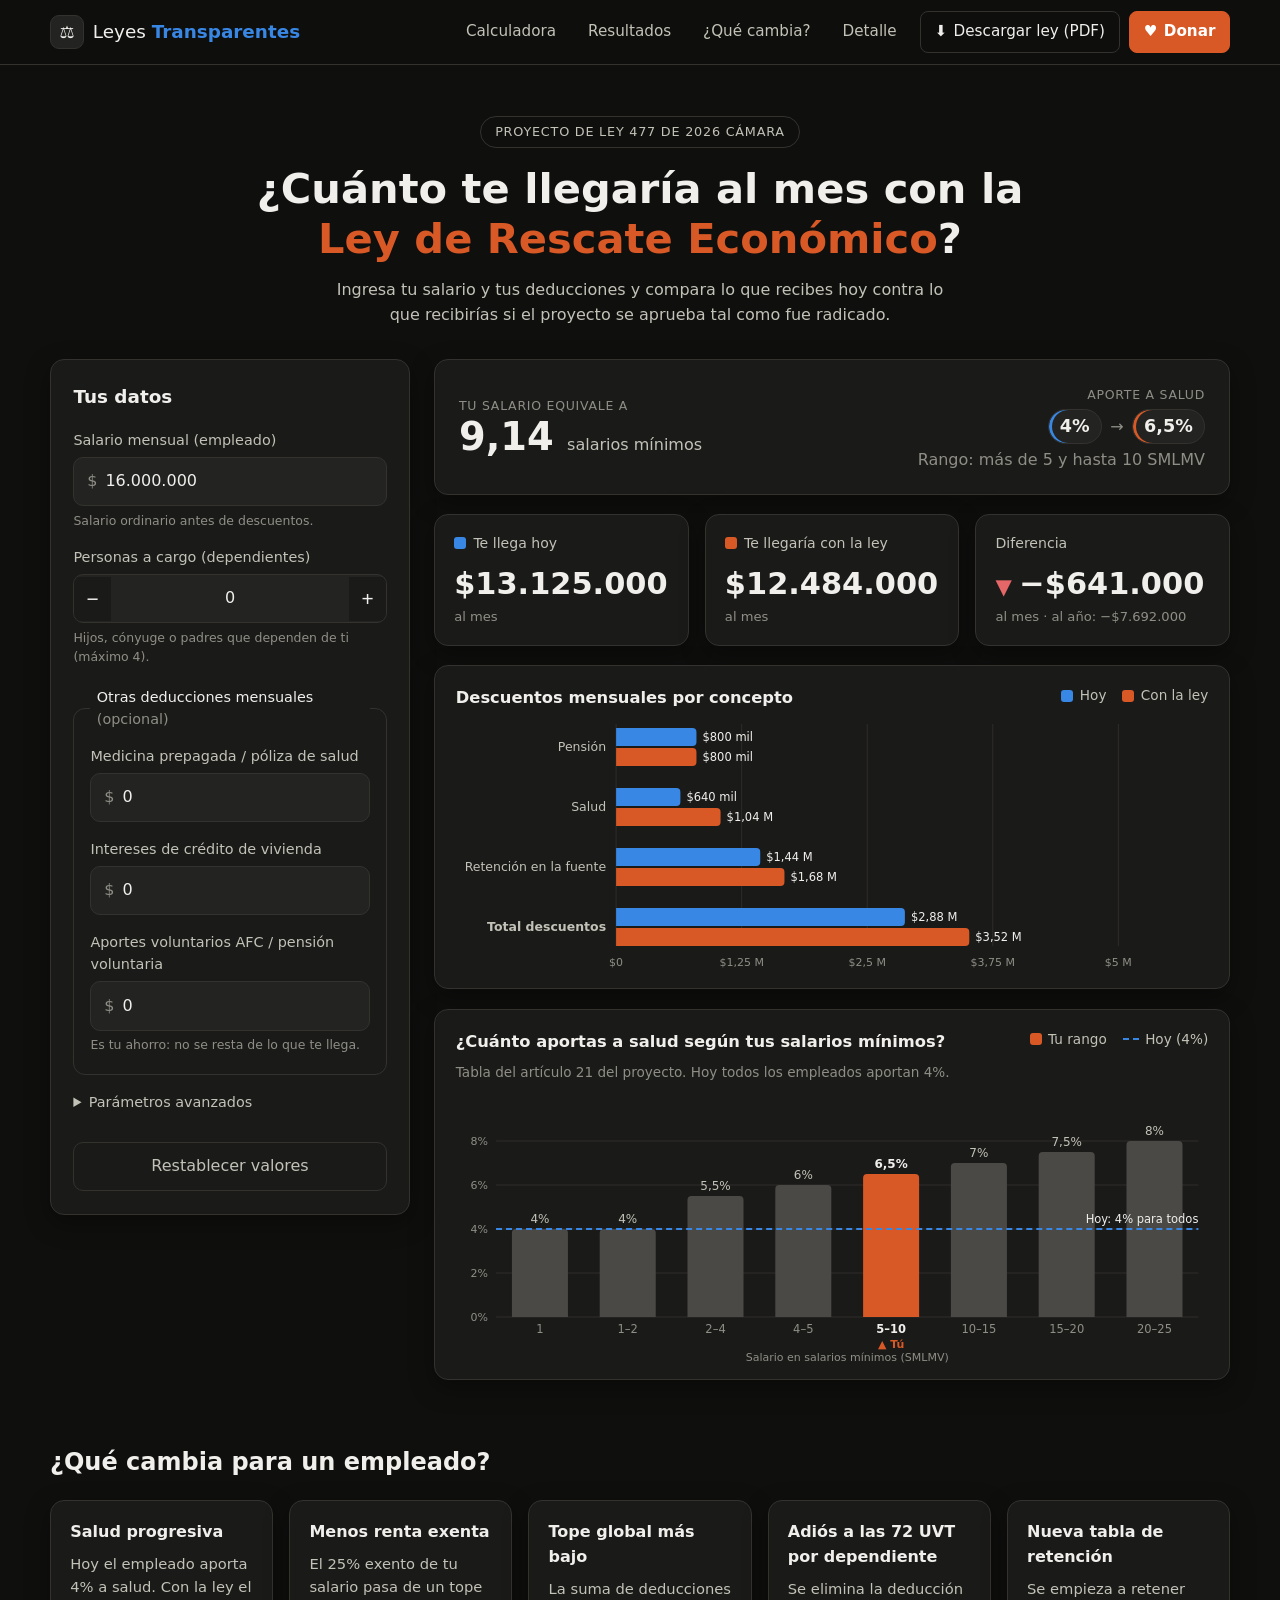
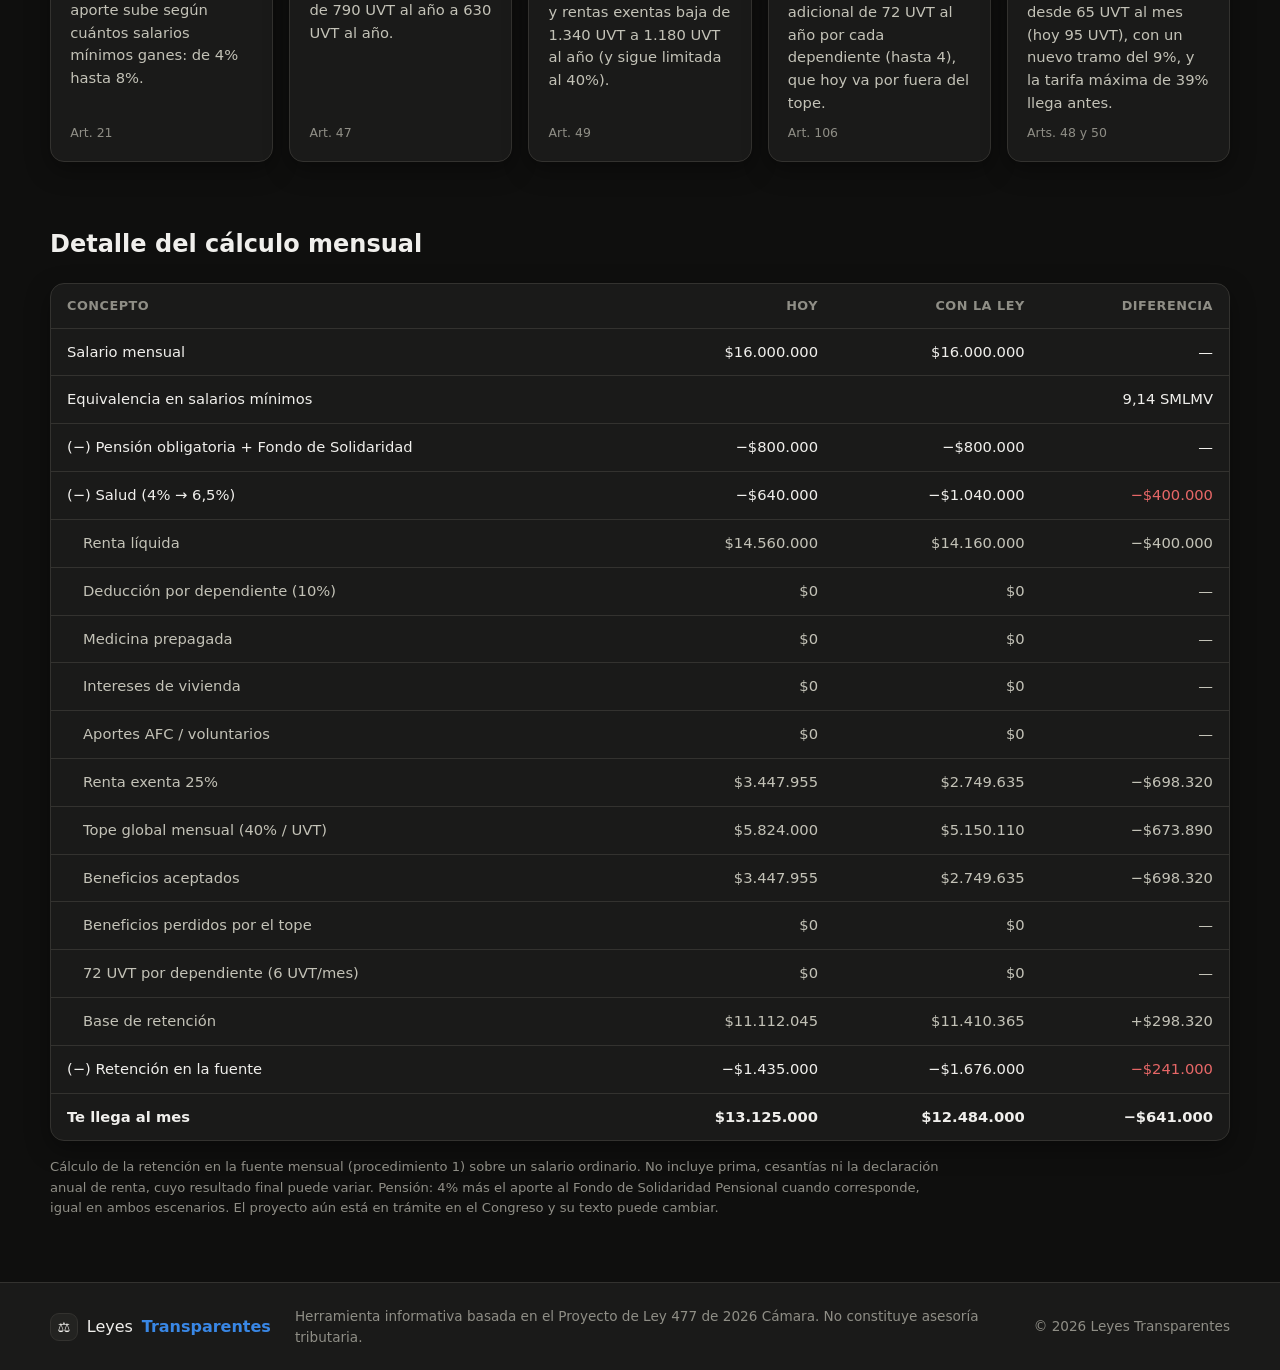
==== html/index.html @ eff8b7e7 "Primera versión de Leyes Transparentes Calculadora de la Ley de Rescate Económico (PL 477 de 2026): " ====
<!DOCTYPE html>
<html lang="es">
<head>
  <meta charset="UTF-8">
  <meta name="viewport" content="width=device-width, initial-scale=1.0">
  <title>Leyes Transparentes · Calculadora Ley de Rescate Económico</title>
  <meta name="description" content="Calcula cuánto te llegaría al mes hoy y con el Proyecto de Ley de Rescate Económico (PL 477 de 2026).">
  <link rel="stylesheet" href="../css/styles.css">
</head>
<body>
  <!-- ===== NAVBAR ===== -->
  <header class="navbar">
    <div class="container navbar__inner">
      <a href="#inicio" class="brand" aria-label="Leyes Transparentes, inicio">
        <span class="brand__icon" aria-hidden="true">⚖</span>
        <span class="brand__name">Leyes <strong>Transparentes</strong></span>
      </a>
      <button class="navbar__toggle" id="navToggle" aria-label="Abrir menú" aria-expanded="false" aria-controls="navMenu">
        <span></span><span></span><span></span>
      </button>
      <nav class="navbar__menu" id="navMenu" aria-label="Principal">
        <a href="#calculadora">Calculadora</a>
        <a href="#resultados">Resultados</a>
        <a href="#cambios">¿Qué cambia?</a>
        <a href="#detalle">Detalle</a>
        <a href="../multimedia/ley.pdf" download="Proyecto-Ley-Rescate-Economico-PL477-2026.pdf" class="nav-btn nav-btn--pdf">
          <span aria-hidden="true">⬇</span> Descargar ley (PDF)
        </a>
        <a href="#donar" class="nav-btn nav-btn--donar" data-open="donar">
          <span aria-hidden="true">♥</span> Donar
        </a>
      </nav>
    </div>
  </header>

  <main id="inicio">
    <!-- ===== HERO ===== -->
    <section class="hero">
      <div class="container">
        <p class="hero__tag">Proyecto de Ley 477 de 2026 Cámara</p>
        <h1>¿Cuánto te llegaría al mes con la <span class="accent">Ley de Rescate Económico</span>?</h1>
        <p class="hero__lead">Ingresa tu salario y tus deducciones y compara lo que recibes hoy contra lo que recibirías si el proyecto se aprueba tal como fue radicado.</p>
      </div>
    </section>

    <!-- ===== CALCULADORA ===== -->
    <section class="container layout" id="calculadora">
      <form class="card form" id="calcForm" novalidate>
        <h2 class="card__title">Tus datos</h2>

        <div class="field">
          <label for="salario">Salario mensual (empleado)</label>
          <div class="input-money">
            <span>$</span>
            <input type="text" id="salario" inputmode="numeric" autocomplete="off" value="16.000.000" aria-describedby="salarioHelp">
          </div>
          <small id="salarioHelp" class="field__help">Salario ordinario antes de descuentos.</small>
          <small class="field__error" id="salarioError" role="alert"></small>
        </div>

        <div class="field">
          <label for="dependientes">Personas a cargo (dependientes)</label>
          <div class="stepper">
            <button type="button" class="stepper__btn" data-step="-1" aria-label="Quitar dependiente">−</button>
            <input type="number" id="dependientes" min="0" max="4" value="0" aria-describedby="depHelp">
            <button type="button" class="stepper__btn" data-step="1" aria-label="Agregar dependiente">+</button>
          </div>
          <small id="depHelp" class="field__help">Hijos, cónyuge o padres que dependen de ti (máximo 4).</small>
        </div>

        <fieldset class="fieldset">
          <legend>Otras deducciones mensuales <span class="optional">(opcional)</span></legend>

          <div class="field">
            <label for="prepagada">Medicina prepagada / póliza de salud</label>
            <div class="input-money"><span>$</span><input type="text" id="prepagada" inputmode="numeric" autocomplete="off" value="0"></div>
          </div>

          <div class="field">
            <label for="vivienda">Intereses de crédito de vivienda</label>
            <div class="input-money"><span>$</span><input type="text" id="vivienda" inputmode="numeric" autocomplete="off" value="0"></div>
          </div>

          <div class="field">
            <label for="afc">Aportes voluntarios AFC / pensión voluntaria</label>
            <div class="input-money"><span>$</span><input type="text" id="afc" inputmode="numeric" autocomplete="off" value="0"></div>
            <small class="field__help">Es tu ahorro: no se resta de lo que te llega.</small>
          </div>
        </fieldset>

        <details class="advanced">
          <summary>Parámetros avanzados</summary>
          <div class="field">
            <label for="smlmv">Salario mínimo (SMLMV)</label>
            <div class="input-money"><span>$</span><input type="text" id="smlmv" inputmode="numeric" autocomplete="off" value="1.750.905"></div>
          </div>
          <div class="field">
            <label for="uvt">Valor de la UVT</label>
            <div class="input-money"><span>$</span><input type="text" id="uvt" inputmode="numeric" autocomplete="off" value="52.374"></div>
          </div>
          <small class="field__help">Valores de 2026. La ley aplicaría desde 2027 con los valores que se fijen ese año.</small>
        </details>

        <button type="button" class="btn btn--ghost" id="resetBtn">Restablecer valores</button>
      </form>

      <!-- ===== RESULTADOS ===== -->
      <div class="results" id="resultados" aria-live="polite">
        <div class="smlmv-card card">
          <div>
            <p class="eyebrow">Tu salario equivale a</p>
            <p class="smlmv-card__value"><span id="smlmvCount">9,14</span> <small>salarios mínimos</small></p>
          </div>
          <div class="smlmv-card__band">
            <p class="eyebrow">Aporte a salud</p>
            <p><span class="pill pill--now" id="saludHoy">4%</span> <span class="arrow" aria-hidden="true">→</span> <span class="pill pill--law" id="saludLey">6,5%</span></p>
            <p class="muted" id="bandaTexto">Rango: más de 5 y hasta 10 SMLMV</p>
          </div>
        </div>

        <div class="stats">
          <article class="stat card">
            <p class="stat__label"><span class="swatch swatch--now" aria-hidden="true"></span>Te llega hoy</p>
            <p class="stat__value" id="netoHoy">$0</p>
            <p class="stat__sub">al mes</p>
          </article>
          <article class="stat card">
            <p class="stat__label"><span class="swatch swatch--law" aria-hidden="true"></span>Te llegaría con la ley</p>
            <p class="stat__value" id="netoLey">$0</p>
            <p class="stat__sub">al mes</p>
          </article>
          <article class="stat card stat--diff">
            <p class="stat__label">Diferencia</p>
            <p class="stat__value" id="netoDiff">$0</p>
            <p class="stat__sub" id="netoDiffAnual">al año: $0</p>
          </article>
        </div>

        <article class="card chart-card">
          <header class="chart-card__head">
            <h3>Descuentos mensuales por concepto</h3>
            <ul class="legend" aria-label="Leyenda">
              <li><span class="swatch swatch--now"></span>Hoy</li>
              <li><span class="swatch swatch--law"></span>Con la ley</li>
            </ul>
          </header>
          <div class="chart" id="chartDescuentos" role="img" aria-label="Gráfico de descuentos mensuales hoy y con la ley"></div>
        </article>

        <article class="card chart-card">
          <header class="chart-card__head">
            <h3>¿Cuánto aportas a salud según tus salarios mínimos?</h3>
            <ul class="legend" aria-label="Leyenda">
              <li><span class="swatch swatch--law"></span>Tu rango</li>
              <li><span class="swatch swatch--line"></span>Hoy (4%)</li>
            </ul>
            <p class="muted small">Tabla del artículo 21 del proyecto. Hoy todos los empleados aportan 4%.</p>
          </header>
          <div class="chart" id="chartSalud" role="img" aria-label="Gráfico de tarifas de salud por rango de salarios mínimos"></div>
        </article>
      </div>
    </section>

    <!-- ===== QUÉ CAMBIA ===== -->
    <section class="container section" id="cambios">
      <h2 class="section__title">¿Qué cambia para un empleado?</h2>
      <div class="cards-grid">
        <article class="card info">
          <h3>Salud progresiva</h3>
          <p>Hoy el empleado aporta 4% a salud. Con la ley el aporte sube según cuántos salarios mínimos ganes: de 4% hasta 8%.</p>
          <p class="info__ref">Art. 21</p>
        </article>
        <article class="card info">
          <h3>Menos renta exenta</h3>
          <p>El 25% exento de tu salario pasa de un tope de 790 UVT al año a 630 UVT al año.</p>
          <p class="info__ref">Art. 47</p>
        </article>
        <article class="card info">
          <h3>Tope global más bajo</h3>
          <p>La suma de deducciones y rentas exentas baja de 1.340 UVT a 1.180 UVT al año (y sigue limitada al 40%).</p>
          <p class="info__ref">Art. 49</p>
        </article>
        <article class="card info">
          <h3>Adiós a las 72 UVT por dependiente</h3>
          <p>Se elimina la deducción adicional de 72 UVT al año por cada dependiente (hasta 4), que hoy va por fuera del tope.</p>
          <p class="info__ref">Art. 106</p>
        </article>
        <article class="card info">
          <h3>Nueva tabla de retención</h3>
          <p>Se empieza a retener desde 65 UVT al mes (hoy 95 UVT), con un nuevo tramo del 9%, y la tarifa máxima de 39% llega antes.</p>
          <p class="info__ref">Arts. 48 y 50</p>
        </article>
      </div>
    </section>

    <!-- ===== DETALLE ===== -->
    <section class="container section" id="detalle">
      <h2 class="section__title">Detalle del cálculo mensual</h2>
      <div class="card table-wrap">
        <table class="table" id="detalleTabla">
          <thead>
            <tr><th scope="col">Concepto</th><th scope="col">Hoy</th><th scope="col">Con la ley</th><th scope="col">Diferencia</th></tr>
          </thead>
          <tbody></tbody>
        </table>
      </div>
      <p class="note">Cálculo de la retención en la fuente mensual (procedimiento 1) sobre un salario ordinario. No incluye prima, cesantías ni la declaración anual de renta, cuyo resultado final puede variar. Pensión: 4% más el aporte al Fondo de Solidaridad Pensional cuando corresponde, igual en ambos escenarios. El proyecto aún está en trámite en el Congreso y su texto puede cambiar.</p>
    </section>
  </main>

  <!-- ===== FOOTER ===== -->
  <footer class="footer">
    <div class="container footer__inner">
      <p class="brand brand--small"><span class="brand__icon" aria-hidden="true">⚖</span> Leyes <strong>Transparentes</strong></p>
      <p class="footer__text">Herramienta informativa basada en el Proyecto de Ley 477 de 2026 Cámara. No constituye asesoría tributaria.</p>
      <p class="footer__copy">© <span id="year">2026</span> Leyes Transparentes</p>
    </div>
  </footer>

  <!-- ===== MODAL DONACIONES ===== -->
  <div class="modal" id="donarModal" hidden>
    <div class="modal__dialog card" role="dialog" aria-modal="true" aria-labelledby="donarTitulo">
      <button type="button" class="modal__close" id="donarClose" aria-label="Cerrar">×</button>
      <h2 id="donarTitulo">Apoya a Leyes Transparentes</h2>
      <p class="modal__text">Esta página es gratuita. Si te fue útil, puedes donar para ayudar a mantenerla al día.</p>
      <img src="../multimedia/qr.png" alt="Código QR para donar con Bre-B a la llave @mss308" class="modal__qr" width="220" height="220">
      <p class="eyebrow">Llave Bre-B</p>
      <div class="llave">
        <span id="llaveBreb">@mss308</span>
        <button type="button" class="btn-copy" id="copiarLlave">Copiar llave</button>
      </div>
      <p class="modal__hint">Escanea el QR desde la app de tu banco o envía a la llave desde la opción Bre-B.</p>
    </div>
  </div>

  <div class="tooltip" id="tooltip" role="tooltip" hidden></div>

  <script src="../javascript/app.js"></script>
</body>
</html>
---- css/styles.css ----
/* ===== Leyes Transparentes · tema oscuro ===== */
:root {
  color-scheme: dark;
  --bg: #0f0f0e;
  --surface-1: #1a1a19;
  --surface-2: #232321;
  --border: #33322f;
  --text-primary: #f0efec;
  --text-secondary: #c3c2b7;
  --text-muted: #8f8e86;
  --grid: #2e2d2b;
  /* series (paleta validada para fondo oscuro) */
  --series-now: #3987e5;   /* hoy */
  --series-law: #d95926;   /* con la ley */
  --neutral-bar: #4a4945;
  --good: #3aa76d;
  --bad: #e66767;
  --radius: 14px;
  --shadow: 0 8px 24px rgba(0, 0, 0, .35);
  --font: "Segoe UI", system-ui, -apple-system, Roboto, "Helvetica Neue", Arial, sans-serif;
}

* { box-sizing: border-box; margin: 0; padding: 0; }
html { scroll-behavior: smooth; scroll-padding-top: 76px; }
body {
  font-family: var(--font);
  background: var(--bg);
  color: var(--text-primary);
  line-height: 1.55;
  min-height: 100vh;
  display: flex;
  flex-direction: column;
}
main { flex: 1; }
a { color: inherit; }
.container { width: min(1180px, 100% - 2rem); margin-inline: auto; }
.muted { color: var(--text-muted); }
.small { font-size: .85rem; }

/* ===== Navbar ===== */
.navbar {
  position: sticky; top: 0; z-index: 50;
  background: rgba(15, 15, 14, .85);
  backdrop-filter: blur(10px);
  border-bottom: 1px solid var(--border);
}
.navbar__inner { display: flex; align-items: center; justify-content: space-between; height: 64px; }
.brand { display: flex; align-items: center; gap: .55rem; text-decoration: none; font-size: 1.15rem; color: var(--text-primary); }
.brand strong { color: var(--series-now); }
.brand__icon {
  display: grid; place-items: center; width: 34px; height: 34px; border-radius: 9px;
  background: var(--surface-2); border: 1px solid var(--border); font-size: 1.05rem;
}
.navbar__menu { display: flex; gap: .3rem; }
.navbar__menu a {
  text-decoration: none; color: var(--text-secondary); padding: .5rem .85rem; border-radius: 8px;
  font-size: .95rem; transition: background .2s, color .2s;
}
.navbar__menu a:hover, .navbar__menu a:focus-visible { background: var(--surface-2); color: var(--text-primary); }
.navbar__toggle { display: none; background: none; border: 0; cursor: pointer; padding: .5rem; }
.navbar__toggle span { display: block; width: 22px; height: 2px; background: var(--text-primary); margin: 5px 0; border-radius: 2px; transition: transform .25s, opacity .25s; }
.navbar__toggle[aria-expanded="true"] span:nth-child(1) { transform: translateY(7px) rotate(45deg); }
.navbar__toggle[aria-expanded="true"] span:nth-child(2) { opacity: 0; }
.navbar__toggle[aria-expanded="true"] span:nth-child(3) { transform: translateY(-7px) rotate(-45deg); }

/* ===== Hero ===== */
.hero { padding: 3.2rem 0 2rem; text-align: center; }
.hero__tag {
  display: inline-block; font-size: .8rem; letter-spacing: .06em; text-transform: uppercase;
  color: var(--text-secondary); border: 1px solid var(--border); border-radius: 999px; padding: .3rem .9rem; margin-bottom: 1rem;
}
.hero h1 { font-size: clamp(1.6rem, 4vw, 2.6rem); line-height: 1.2; max-width: 820px; margin: 0 auto .9rem; }
.accent { color: var(--series-law); }
.hero__lead { color: var(--text-secondary); max-width: 640px; margin: 0 auto; }

/* ===== Layout ===== */
.layout { display: grid; grid-template-columns: 360px minmax(0, 1fr); gap: 1.5rem; align-items: start; padding-bottom: 2rem; }
.card { background: var(--surface-1); border: 1px solid var(--border); border-radius: var(--radius); box-shadow: var(--shadow); }
.card__title { font-size: 1.15rem; margin-bottom: 1.1rem; }

/* ===== Form ===== */
.form { padding: 1.4rem; position: sticky; top: 84px; }
.field { margin-bottom: 1rem; }
.field label { display: block; font-size: .9rem; color: var(--text-secondary); margin-bottom: .35rem; }
.field__help { display: block; color: var(--text-muted); font-size: .78rem; margin-top: .3rem; }
.field__error { display: block; color: var(--bad); font-size: .8rem; margin-top: .3rem; min-height: 0; }
.input-money {
  display: flex; align-items: center; background: var(--surface-2); border: 1px solid var(--border);
  border-radius: 10px; padding: 0 .8rem; transition: border-color .2s, box-shadow .2s;
}
.input-money:focus-within { border-color: var(--series-now); box-shadow: 0 0 0 3px rgba(57, 135, 229, .25); }
.input-money span { color: var(--text-muted); }
.input-money input, .stepper input {
  width: 100%; min-width: 0; background: transparent; border: 0; color: var(--text-primary); font: inherit;
  font-size: 1rem; padding: .7rem .5rem; outline: none;
}
.input-money.is-invalid { border-color: var(--bad); }
.stepper { display: flex; align-items: center; background: var(--surface-2); border: 1px solid var(--border); border-radius: 10px; overflow: hidden; }
.stepper input { text-align: center; -moz-appearance: textfield; }
.stepper input::-webkit-outer-spin-button, .stepper input::-webkit-inner-spin-button { -webkit-appearance: none; }
.stepper__btn {
  width: 48px; height: 44px; border: 0; background: var(--surface-1); color: var(--text-primary);
  font-size: 1.3rem; cursor: pointer; transition: background .2s;
}
.stepper__btn:hover { background: var(--border); }
.fieldset { border: 1px solid var(--border); border-radius: 12px; padding: .9rem 1rem .2rem; margin: 1.2rem 0 1rem; }
.fieldset legend { padding: 0 .4rem; font-size: .9rem; color: var(--text-primary); }
.optional { color: var(--text-muted); font-weight: normal; }
.advanced { margin-bottom: 1rem; }
.advanced summary { cursor: pointer; color: var(--text-secondary); font-size: .9rem; margin-bottom: .8rem; }
.btn { width: 100%; padding: .7rem 1rem; border-radius: 10px; font: inherit; cursor: pointer; transition: background .2s; }
.btn--ghost { background: transparent; color: var(--text-secondary); border: 1px solid var(--border); }
.btn--ghost:hover { background: var(--surface-2); color: var(--text-primary); }
:focus-visible { outline: 2px solid var(--series-now); outline-offset: 2px; }

/* ===== Results ===== */
.results { display: grid; gap: 1.2rem; min-width: 0; }
.eyebrow { font-size: .78rem; text-transform: uppercase; letter-spacing: .06em; color: var(--text-muted); }
.smlmv-card { display: flex; justify-content: space-between; align-items: center; gap: 1rem; flex-wrap: wrap; padding: 1.3rem 1.5rem; }
.smlmv-card__value { font-size: 2.4rem; font-weight: 700; line-height: 1.1; }
.smlmv-card__value small { font-size: 1rem; font-weight: 400; color: var(--text-secondary); }
.smlmv-card__band { text-align: right; }
.smlmv-card__band p { margin-top: .25rem; }
.pill { display: inline-block; padding: .2rem .7rem; border-radius: 999px; font-weight: 700; font-size: 1.1rem; border: 1px solid var(--border); background: var(--surface-2); }
.pill--now { box-shadow: inset 3px 0 0 var(--series-now); }
.pill--law { box-shadow: inset 3px 0 0 var(--series-law); }
.arrow { color: var(--text-muted); margin: 0 .2rem; }

.stats { display: grid; grid-template-columns: repeat(3, 1fr); gap: 1rem; }
.stat { padding: 1.1rem 1.2rem; }
.stat__label { display: flex; align-items: center; gap: .45rem; font-size: .88rem; color: var(--text-secondary); }
.stat__value { font-size: clamp(1.35rem, 2.6vw, 1.9rem); font-weight: 700; margin-top: .35rem; font-variant-numeric: tabular-nums; }
.stat__sub { font-size: .82rem; color: var(--text-muted); }
.stat--diff .stat__value.is-loss::before { content: "▼ "; font-size: .7em; color: var(--bad); }
.stat--diff .stat__value.is-gain::before { content: "▲ "; font-size: .7em; color: var(--good); }
.swatch { display: inline-block; width: 12px; height: 12px; border-radius: 3px; flex: none; }
.swatch--now { background: var(--series-now); }
.swatch--law { background: var(--series-law); }

.chart-card { padding: 1.2rem 1.3rem 1rem; }
.chart-card__head { display: flex; justify-content: space-between; align-items: flex-start; flex-wrap: wrap; gap: .5rem 1rem; margin-bottom: .6rem; }
.chart-card__head h3 { font-size: 1.02rem; }
.chart-card__head p { width: 100%; }
.legend { display: flex; gap: 1rem; list-style: none; font-size: .85rem; color: var(--text-secondary); }
.legend li { display: flex; align-items: center; gap: .4rem; }
.chart { width: 100%; }
.chart svg { display: block; width: 100%; height: auto; overflow: visible; }
.chart text { font-family: var(--font); }
.chart .bar { transition: opacity .15s; cursor: pointer; }
.chart .hit { fill: transparent; cursor: pointer; }
.chart .is-dim { opacity: .35; }

.tooltip {
  position: fixed; z-index: 100; pointer-events: none; background: var(--surface-2); border: 1px solid var(--border);
  border-radius: 10px; padding: .55rem .75rem; font-size: .85rem; box-shadow: var(--shadow); min-width: 170px;
}
.tooltip strong { display: block; margin-bottom: .25rem; }
.tooltip .row { display: flex; align-items: center; justify-content: space-between; gap: 1rem; color: var(--text-secondary); }
.tooltip .row span:last-child { color: var(--text-primary); font-variant-numeric: tabular-nums; }
.tooltip .row .swatch { margin-right: .4rem; }

/* ===== Sections ===== */
.section { padding: 2rem 0; }
.section__title { font-size: 1.5rem; margin-bottom: 1.2rem; }
.cards-grid { display: grid; grid-template-columns: repeat(auto-fit, minmax(210px, 1fr)); gap: 1rem; }
.info { padding: 1.2rem; display: flex; flex-direction: column; gap: .5rem; }
.info h3 { font-size: 1rem; }
.info p { color: var(--text-secondary); font-size: .92rem; }
.info .info__ref { margin-top: auto; font-size: .78rem; color: var(--text-muted); }

.table-wrap { overflow-x: auto; }
.table { width: 100%; border-collapse: collapse; font-size: .92rem; font-variant-numeric: tabular-nums; }
.table th, .table td { padding: .75rem 1rem; text-align: right; border-bottom: 1px solid var(--border); white-space: nowrap; }
.table th:first-child, .table td:first-child { text-align: left; white-space: normal; }
.table thead th { color: var(--text-muted); font-weight: 600; font-size: .8rem; text-transform: uppercase; letter-spacing: .04em; }
.table tr.is-total td { font-weight: 700; color: var(--text-primary); border-bottom: 0; }
.table tr.is-sub td { color: var(--text-secondary); }
.table tr.is-sub td:first-child { padding-left: 2rem; }
.table .neg { color: var(--bad); }
.table .pos { color: var(--good); }
.note { color: var(--text-muted); font-size: .82rem; margin-top: 1rem; max-width: 900px; }

/* ===== Footer ===== */
.footer { border-top: 1px solid var(--border); background: var(--surface-1); margin-top: 2rem; }
.footer__inner { display: flex; flex-wrap: wrap; align-items: center; justify-content: space-between; gap: .6rem 1.5rem; padding: 1.4rem 0; }
.brand--small { font-size: 1rem; }
.brand--small .brand__icon { width: 28px; height: 28px; font-size: .9rem; }
.footer__text { color: var(--text-muted); font-size: .85rem; flex: 1; min-width: 240px; }
.footer__copy { color: var(--text-muted); font-size: .85rem; }

/* ===== Responsive ===== */
@media (max-width: 960px) {
  .layout { grid-template-columns: minmax(0, 1fr); }
  .form { position: static; }
}
@media (max-width: 720px) {
  .navbar__toggle { display: block; }
  .navbar__menu {
    position: absolute; top: 64px; left: 0; right: 0; flex-direction: column; gap: 0;
    background: var(--surface-1); border-bottom: 1px solid var(--border); padding: .5rem 1rem 1rem;
    display: none;
  }
  .navbar__menu.is-open { display: flex; }
  .navbar__menu a { padding: .8rem .6rem; }
  .stats { grid-template-columns: 1fr; }
  .smlmv-card__band { text-align: left; }
  .hero { padding: 2.2rem 0 1.4rem; }
  .footer__inner { flex-direction: column; align-items: flex-start; }
}
@media (prefers-reduced-motion: reduce) {
  html { scroll-behavior: auto; }
  * { transition: none !important; }
}

/* Evita desbordes horizontales en pantallas pequeñas */
.layout > *, .form, .results, .card { min-width: 0; }
.cards-grid { grid-template-columns: repeat(auto-fit, minmax(min(210px, 100%), 1fr)); }
body { overflow-x: hidden; }
.swatch--line { height: 0; border-top: 2px dashed var(--series-now); border-radius: 0; width: 16px; }

/* ===== Botones del navbar ===== */
.navbar__menu { align-items: center; }
.navbar__menu a.nav-btn { display: inline-flex; align-items: center; gap: .4rem; border: 1px solid var(--border); margin-left: .3rem; }
.navbar__menu a.nav-btn--pdf { color: var(--text-primary); }
.navbar__menu a.nav-btn--pdf:hover { border-color: var(--series-now); }
.navbar__menu a.nav-btn--donar { background: var(--series-law); border-color: var(--series-law); color: #fff; font-weight: 600; }
.navbar__menu a.nav-btn--donar:hover { background: #c24c1e; color: #fff; }
@media (max-width: 1080px) and (min-width: 721px) {
  .navbar__menu a { padding: .5rem .6rem; font-size: .9rem; }
}
@media (max-width: 720px) {
  .navbar__menu { align-items: stretch; }
  .navbar__menu a.nav-btn { margin: .4rem 0 0; justify-content: center; }
}

/* ===== Modal donaciones ===== */
.no-scroll { overflow: hidden; }
.modal {
  position: fixed; inset: 0; z-index: 200; display: grid; place-items: center; padding: 1rem;
  background: rgba(0, 0, 0, .7); backdrop-filter: blur(4px);
}
.modal[hidden] { display: none; }
.modal__dialog { position: relative; width: min(400px, 100%); padding: 1.8rem 1.5rem 1.5rem; text-align: center; max-height: 100%; overflow-y: auto; }
.modal__dialog h2 { font-size: 1.3rem; margin-bottom: .5rem; }
.modal__text { color: var(--text-secondary); font-size: .92rem; margin-bottom: 1.1rem; }
.modal__close {
  position: absolute; top: .6rem; right: .6rem; width: 36px; height: 36px; border-radius: 8px;
  border: 0; background: transparent; color: var(--text-secondary); font-size: 1.6rem; line-height: 1; cursor: pointer;
}
.modal__close:hover { background: var(--surface-2); color: var(--text-primary); }
.modal__qr { display: block; width: 220px; height: 220px; max-width: 100%; margin: 0 auto 1.1rem; background: #fff; padding: 10px; border-radius: 12px; object-fit: contain; }
.llave {
  display: flex; align-items: center; justify-content: space-between; gap: .6rem; margin: .4rem 0 .8rem;
  background: var(--surface-2); border: 1px solid var(--border); border-radius: 10px; padding: .5rem .5rem .5rem 1rem;
}
.llave span { font-size: 1.2rem; font-weight: 700; letter-spacing: .02em; }
.btn-copy {
  border: 0; border-radius: 8px; padding: .5rem .9rem; background: var(--series-now); color: #fff;
  font: inherit; font-size: .88rem; font-weight: 600; cursor: pointer;
}
.btn-copy:hover { background: #2a78d6; }
.modal__hint { color: var(--text-muted); font-size: .8rem; }
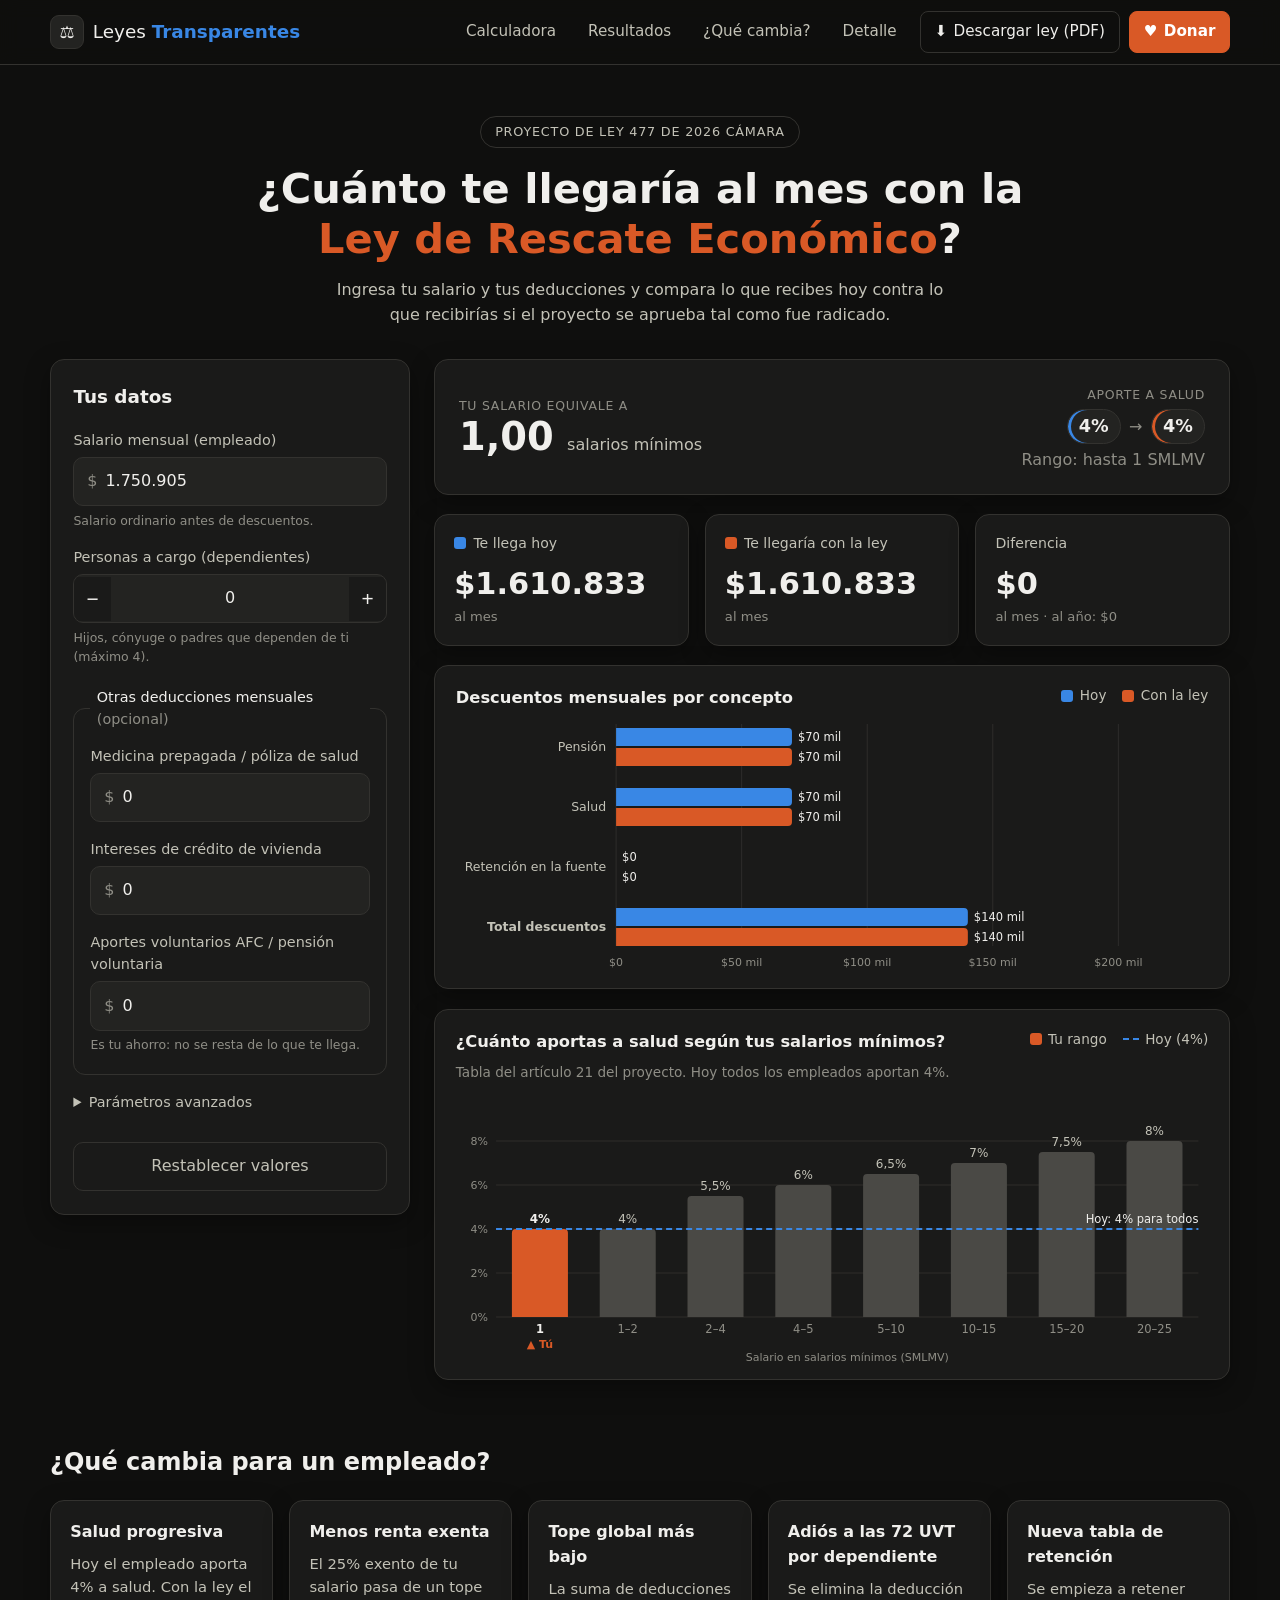
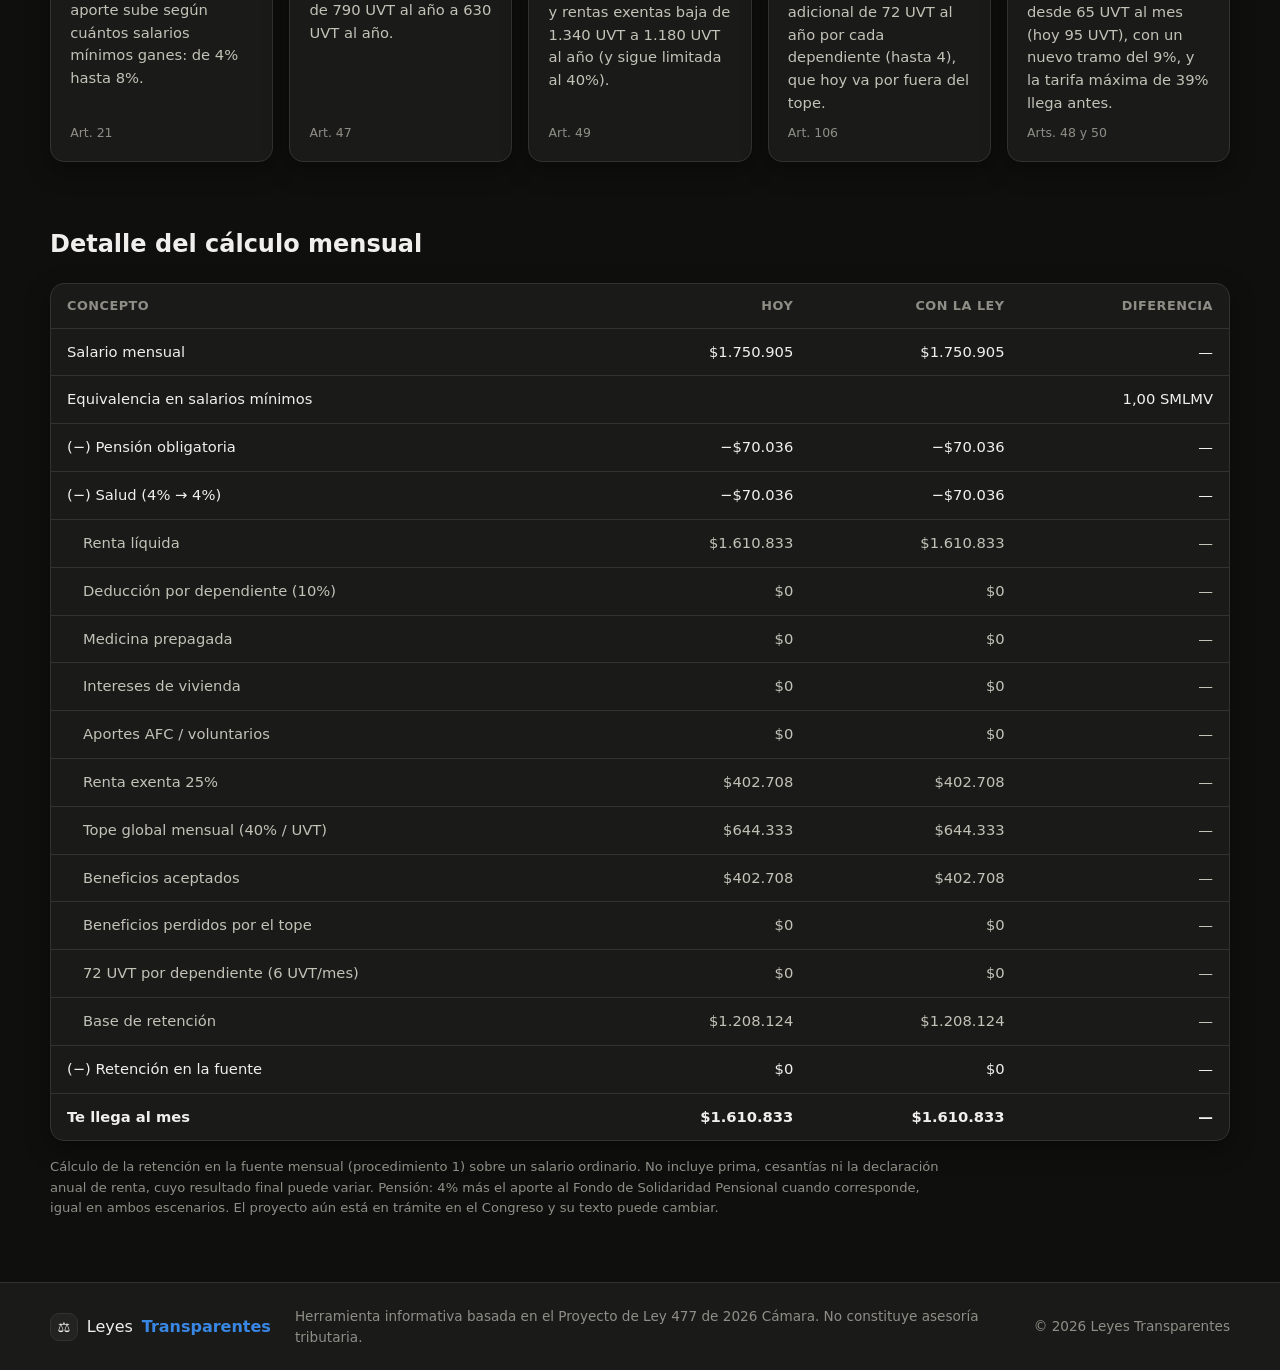
==== commit e11d8e49: "Salario inicial igual al salario mínimo Co-Authored-By: Claude Opus 5.5 <noreply@anthropic.com>" ====
--- a/html/index.html
+++ b/html/index.html
@@ -5,6 +5,10 @@
   <meta name="viewport" content="width=device-width, initial-scale=1.0">
   <title>Leyes Transparentes · Calculadora Ley de Rescate Económico</title>
   <meta name="description" content="Calcula cuánto te llegaría al mes hoy y con el Proyecto de Ley de Rescate Económico (PL 477 de 2026).">
+  <link rel="icon" type="image/svg+xml" href="../multimedia/favicon.svg">
+  <link rel="icon" type="image/png" sizes="180x180" href="../multimedia/apple-touch-icon.png">
+  <link rel="apple-touch-icon" href="../multimedia/apple-touch-icon.png">
+  <meta name="theme-color" content="#0f0f0e">
   <link rel="stylesheet" href="../css/styles.css">
 </head>
 <body>
@@ -52,7 +56,7 @@
           <label for="salario">Salario mensual (empleado)</label>
           <div class="input-money">
             <span>$</span>
-            <input type="text" id="salario" inputmode="numeric" autocomplete="off" value="16.000.000" aria-describedby="salarioHelp">
+            <input type="text" id="salario" inputmode="numeric" autocomplete="off" value="1.750.905" aria-describedby="salarioHelp">
           </div>
           <small id="salarioHelp" class="field__help">Salario ordinario antes de descuentos.</small>
           <small class="field__error" id="salarioError" role="alert"></small>
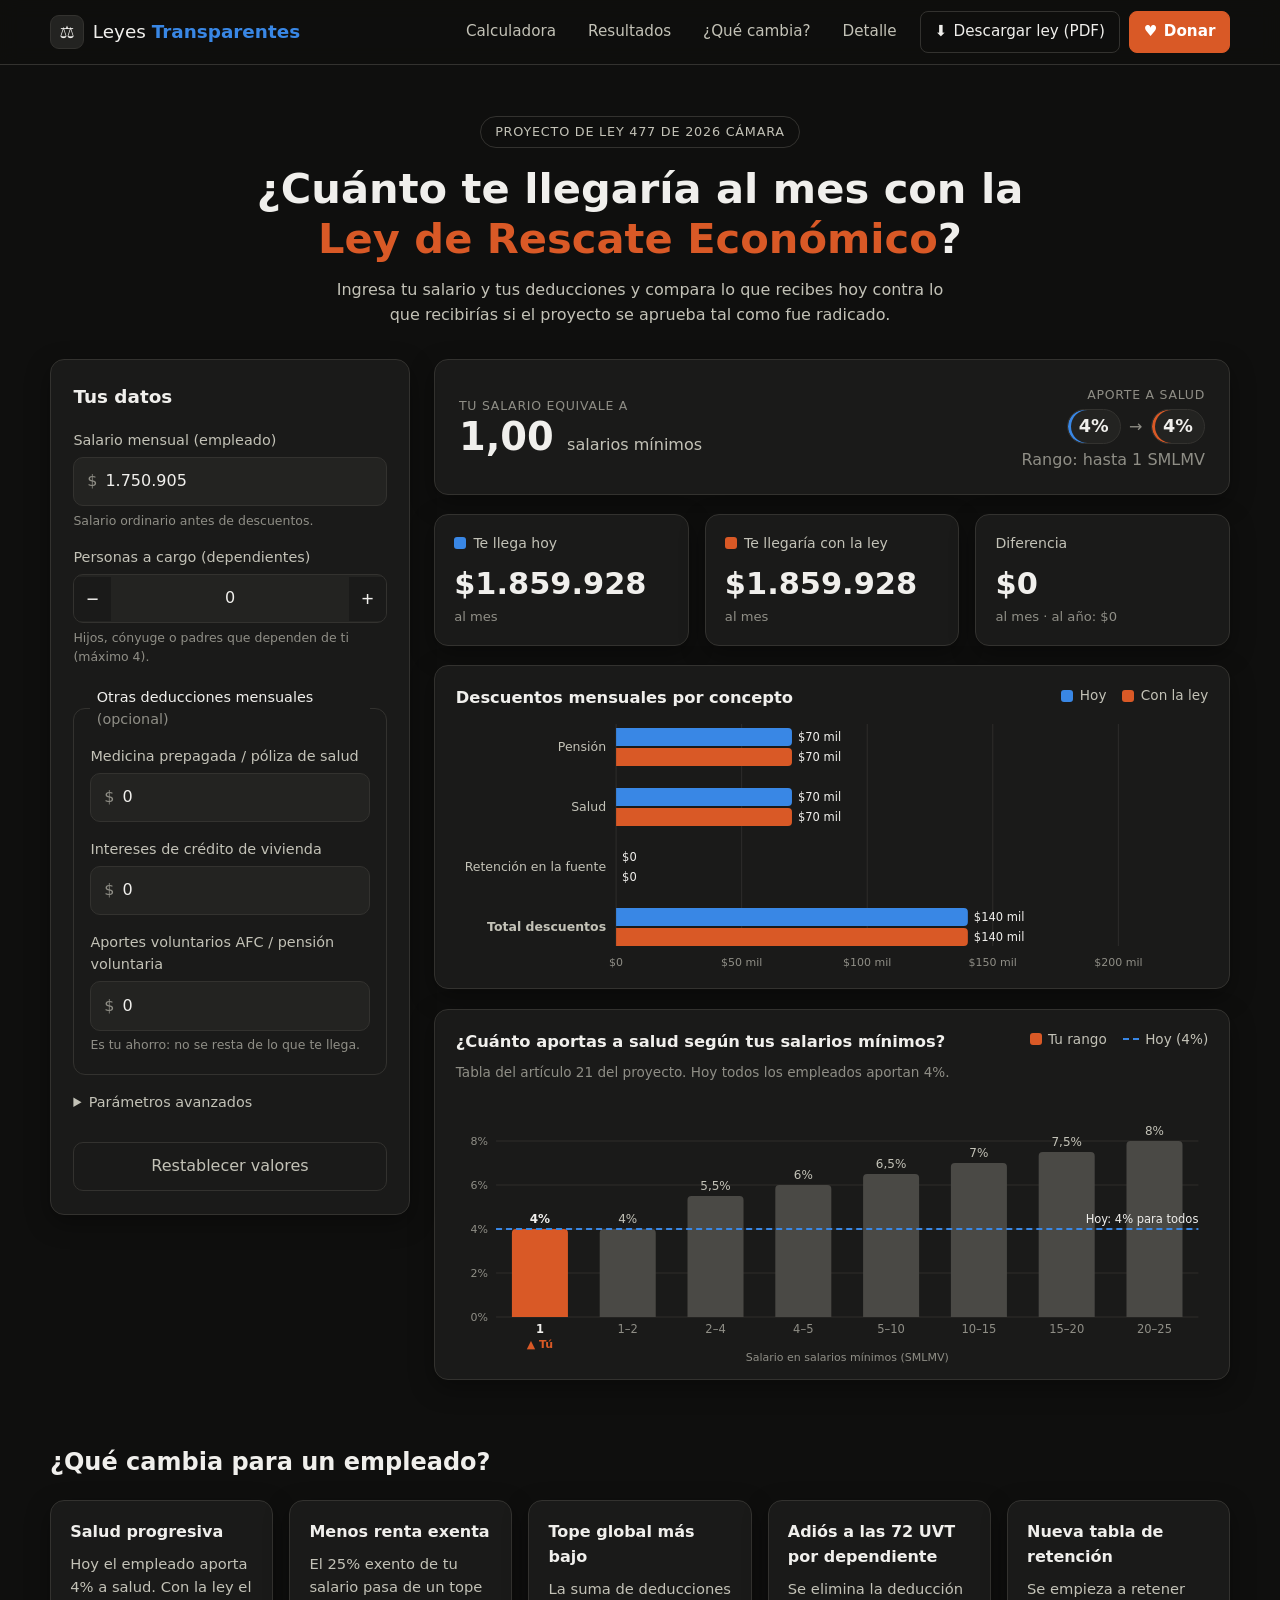
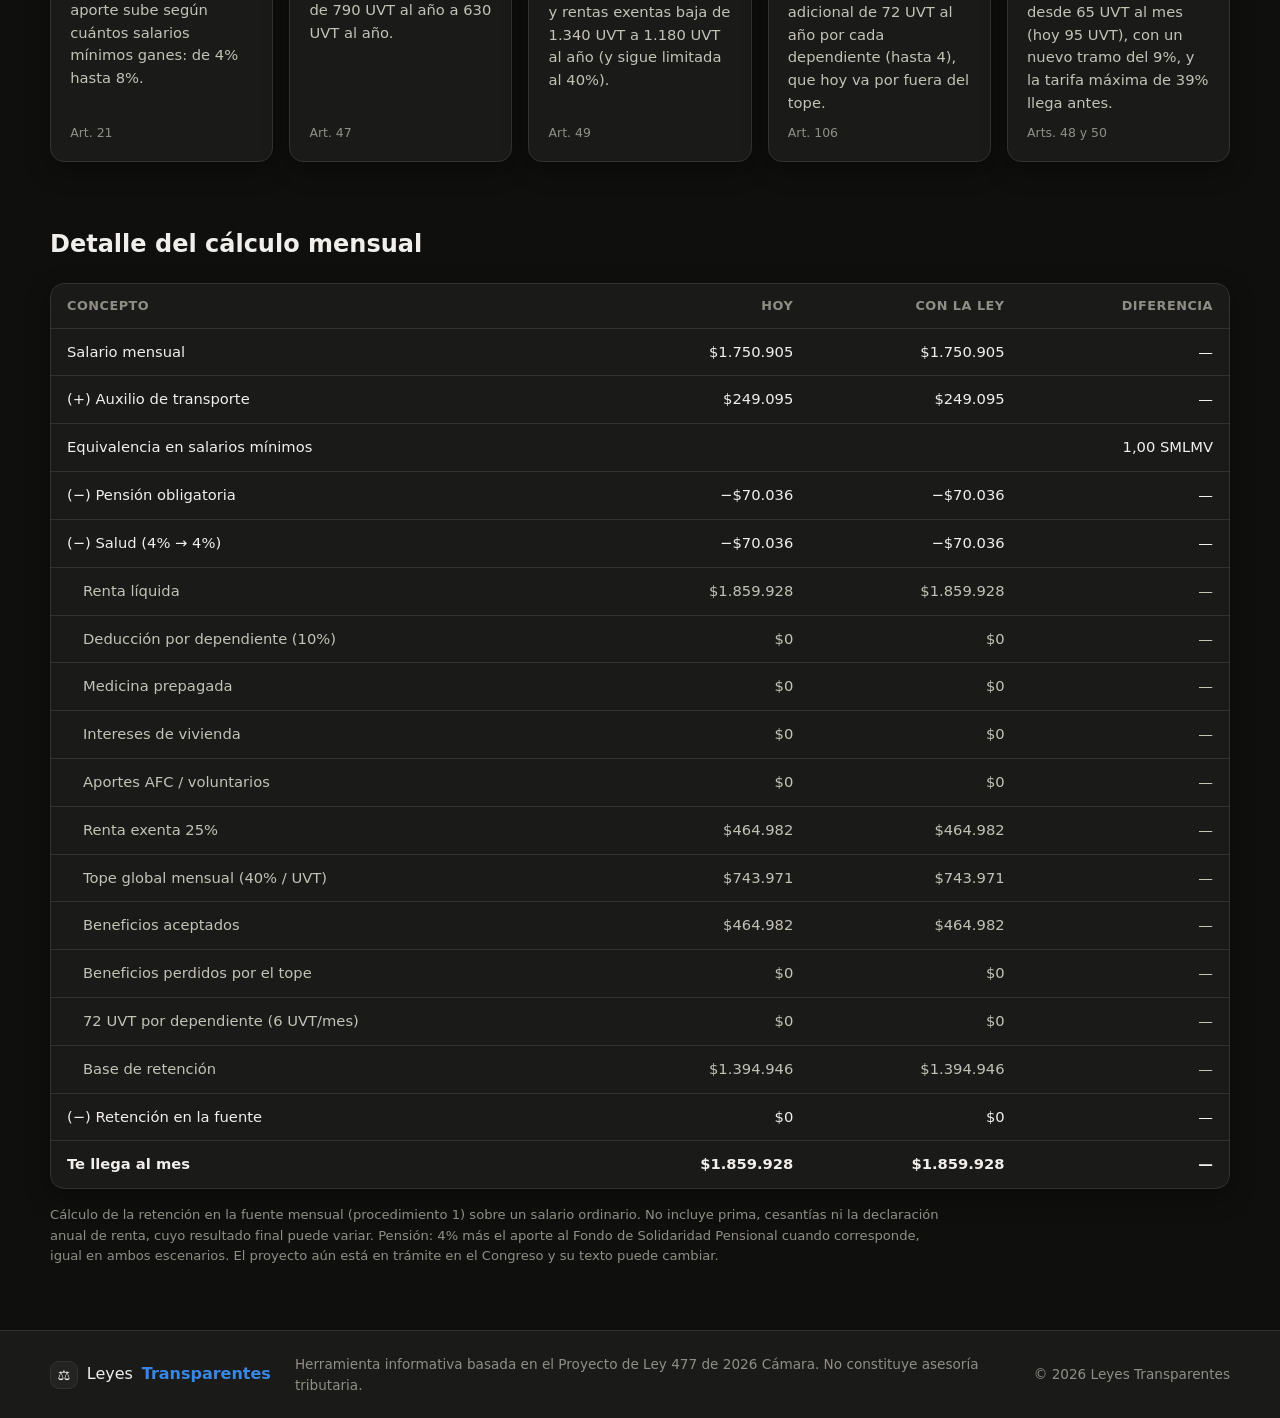
==== commit 257ebaca: "Incluye el auxilio de transporte para salarios de hasta 2 SMLMV Co-Authored-By: Claude Opus 5.5 <nor" ====
--- a/html/index.html
+++ b/html/index.html
@@ -102,6 +102,11 @@
             <label for="uvt">Valor de la UVT</label>
             <div class="input-money"><span>$</span><input type="text" id="uvt" inputmode="numeric" autocomplete="off" value="52.374"></div>
           </div>
+          <div class="field">
+            <label for="auxilio">Auxilio de transporte</label>
+            <div class="input-money"><span>$</span><input type="text" id="auxilio" inputmode="numeric" autocomplete="off" value="249.095"></div>
+            <small class="field__help">Se suma si ganas hasta 2 salarios mínimos.</small>
+          </div>
           <small class="field__help">Valores de 2026. La ley aplicaría desde 2027 con los valores que se fijen ese año.</small>
         </details>
 
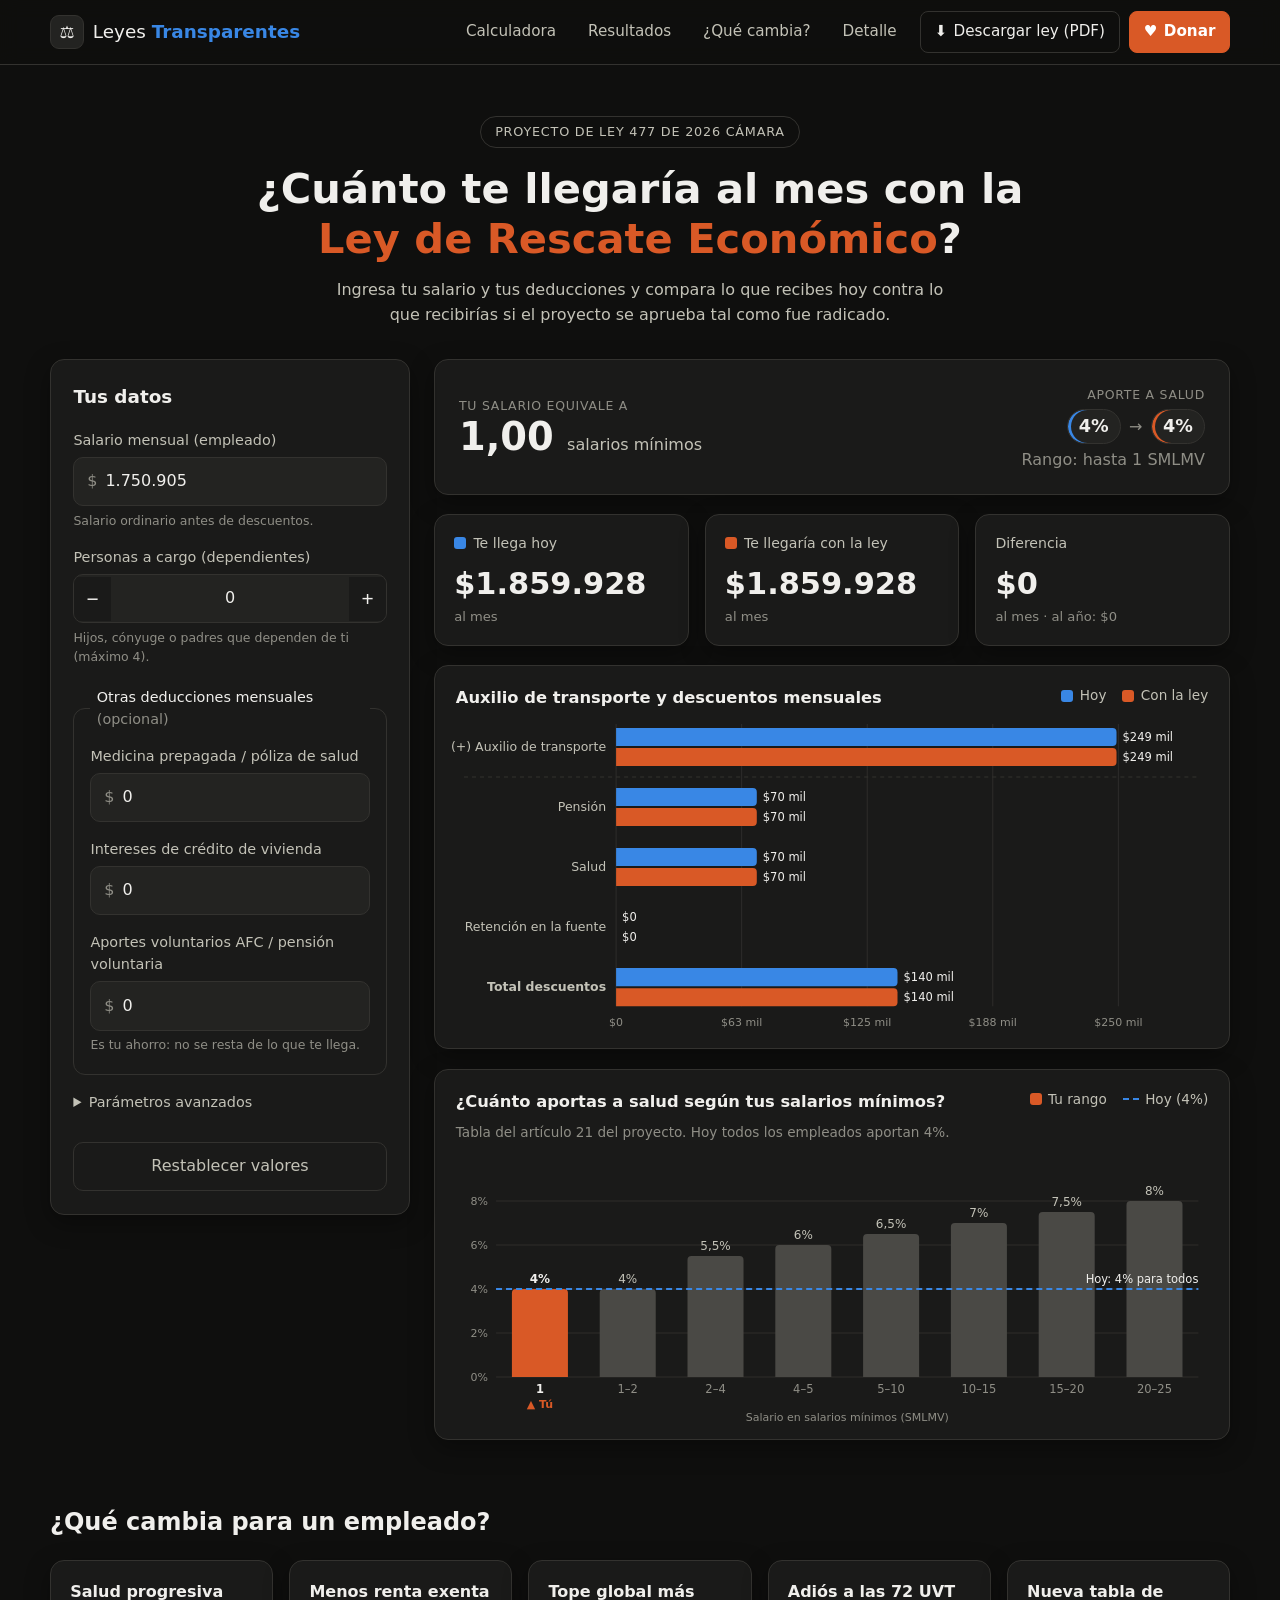
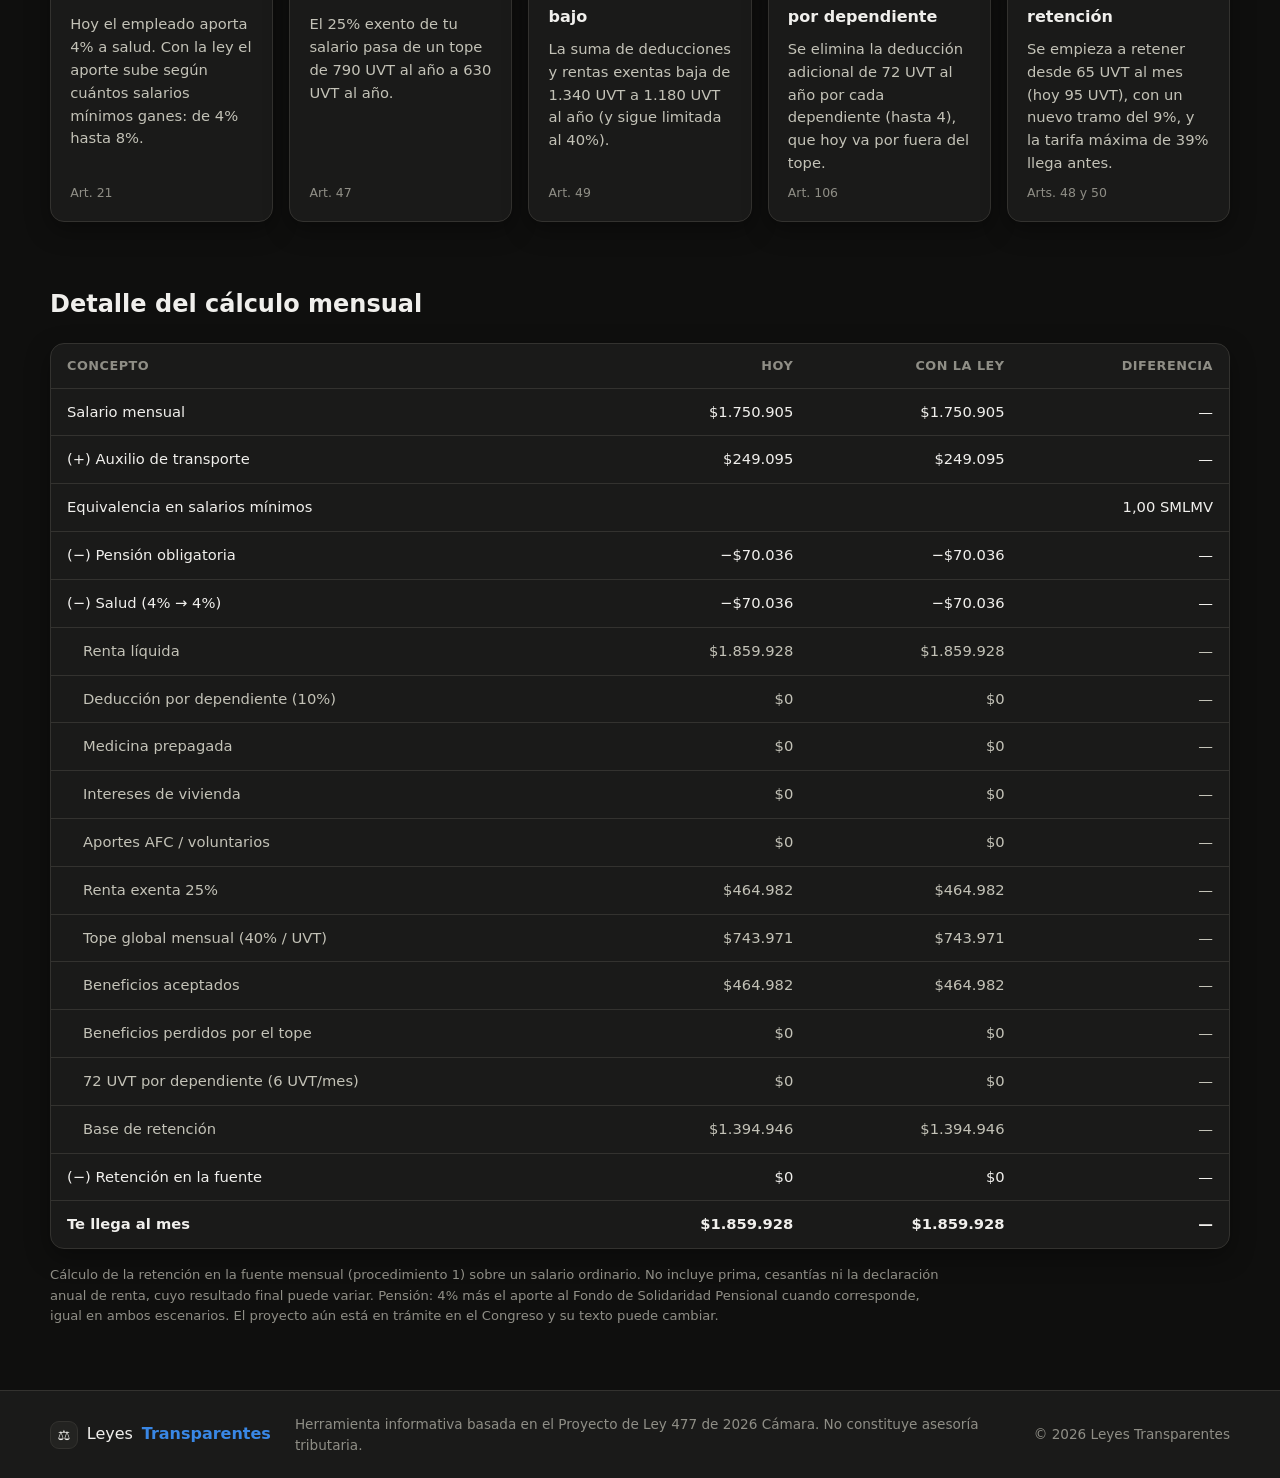
==== commit c532bf0f: "Muestra el auxilio de transporte en el gráfico cuando aplica Co-Authored-By: Claude Opus 5.5 <norepl" ====
--- a/html/index.html
+++ b/html/index.html
@@ -147,7 +147,7 @@
 
         <article class="card chart-card">
           <header class="chart-card__head">
-            <h3>Descuentos mensuales por concepto</h3>
+            <h3 id="tituloDescuentos">Descuentos mensuales por concepto</h3>
             <ul class="legend" aria-label="Leyenda">
               <li><span class="swatch swatch--now"></span>Hoy</li>
               <li><span class="swatch swatch--law"></span>Con la ley</li>
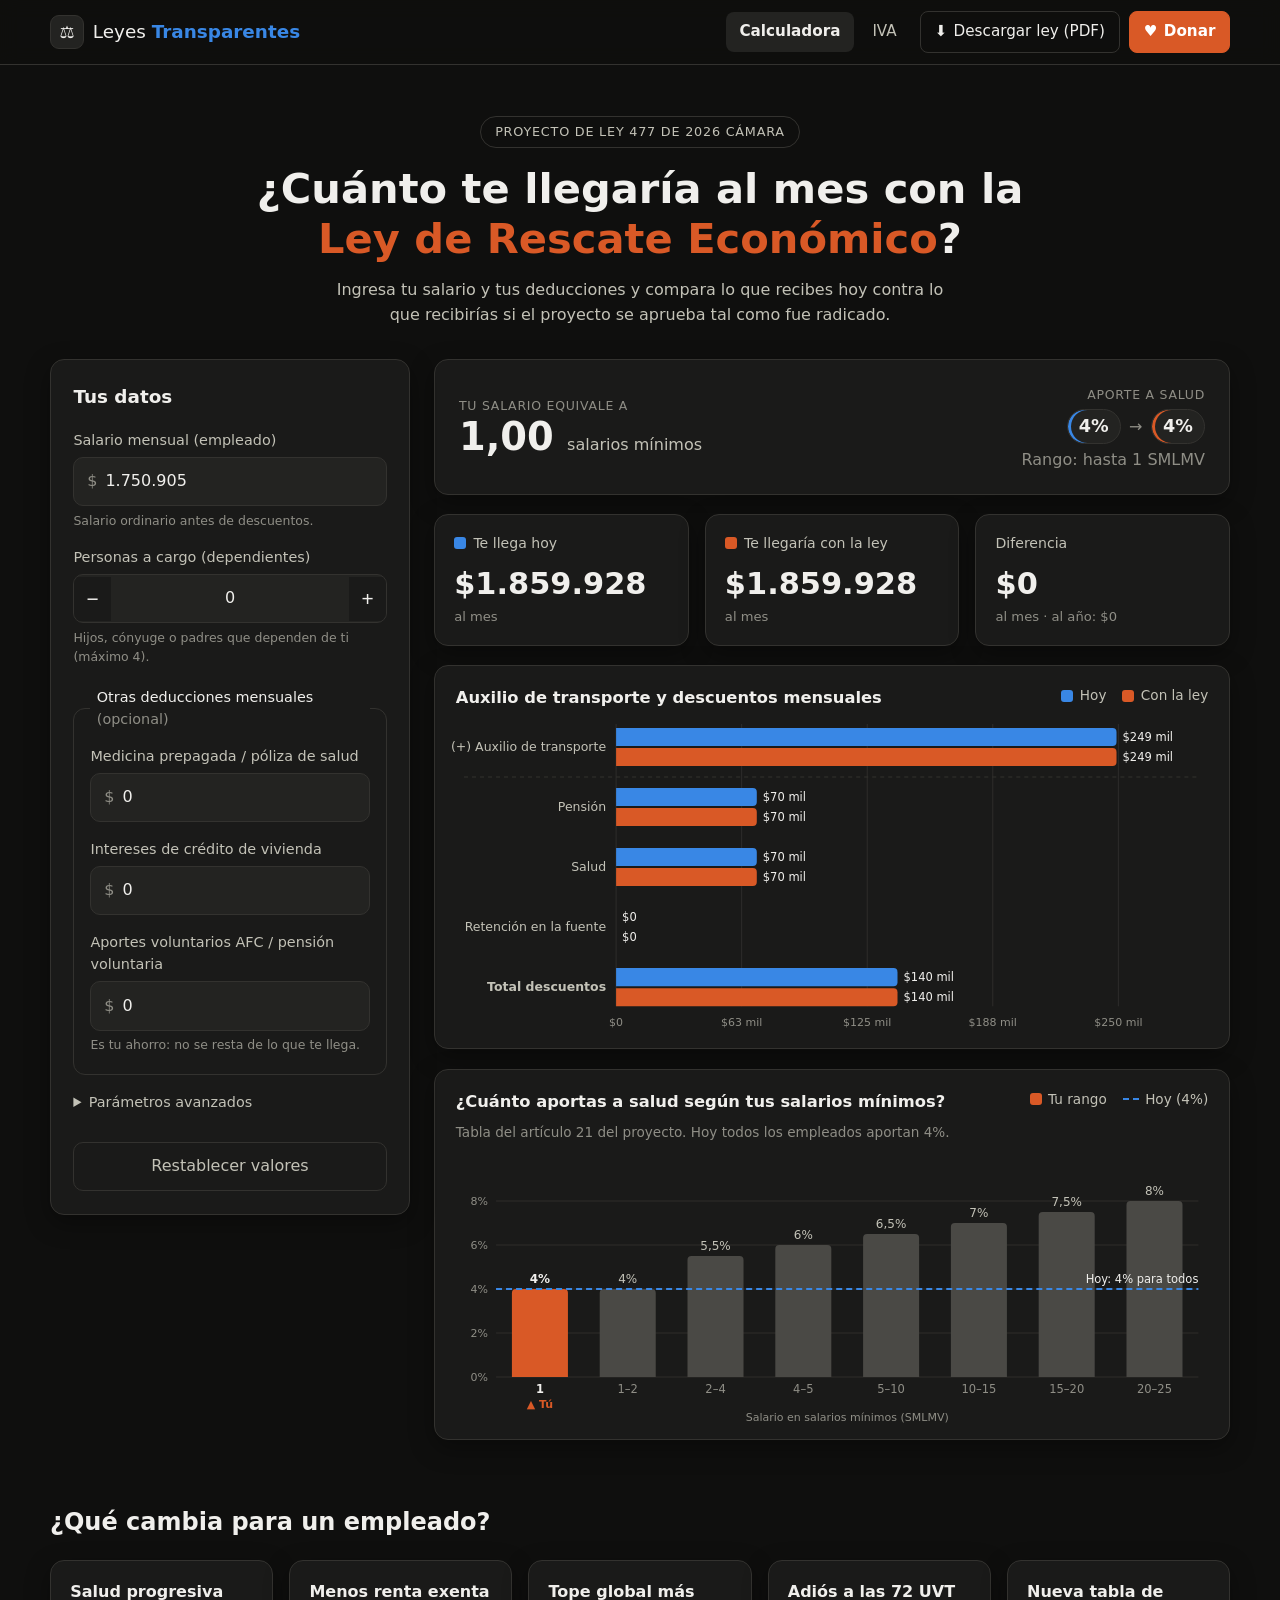
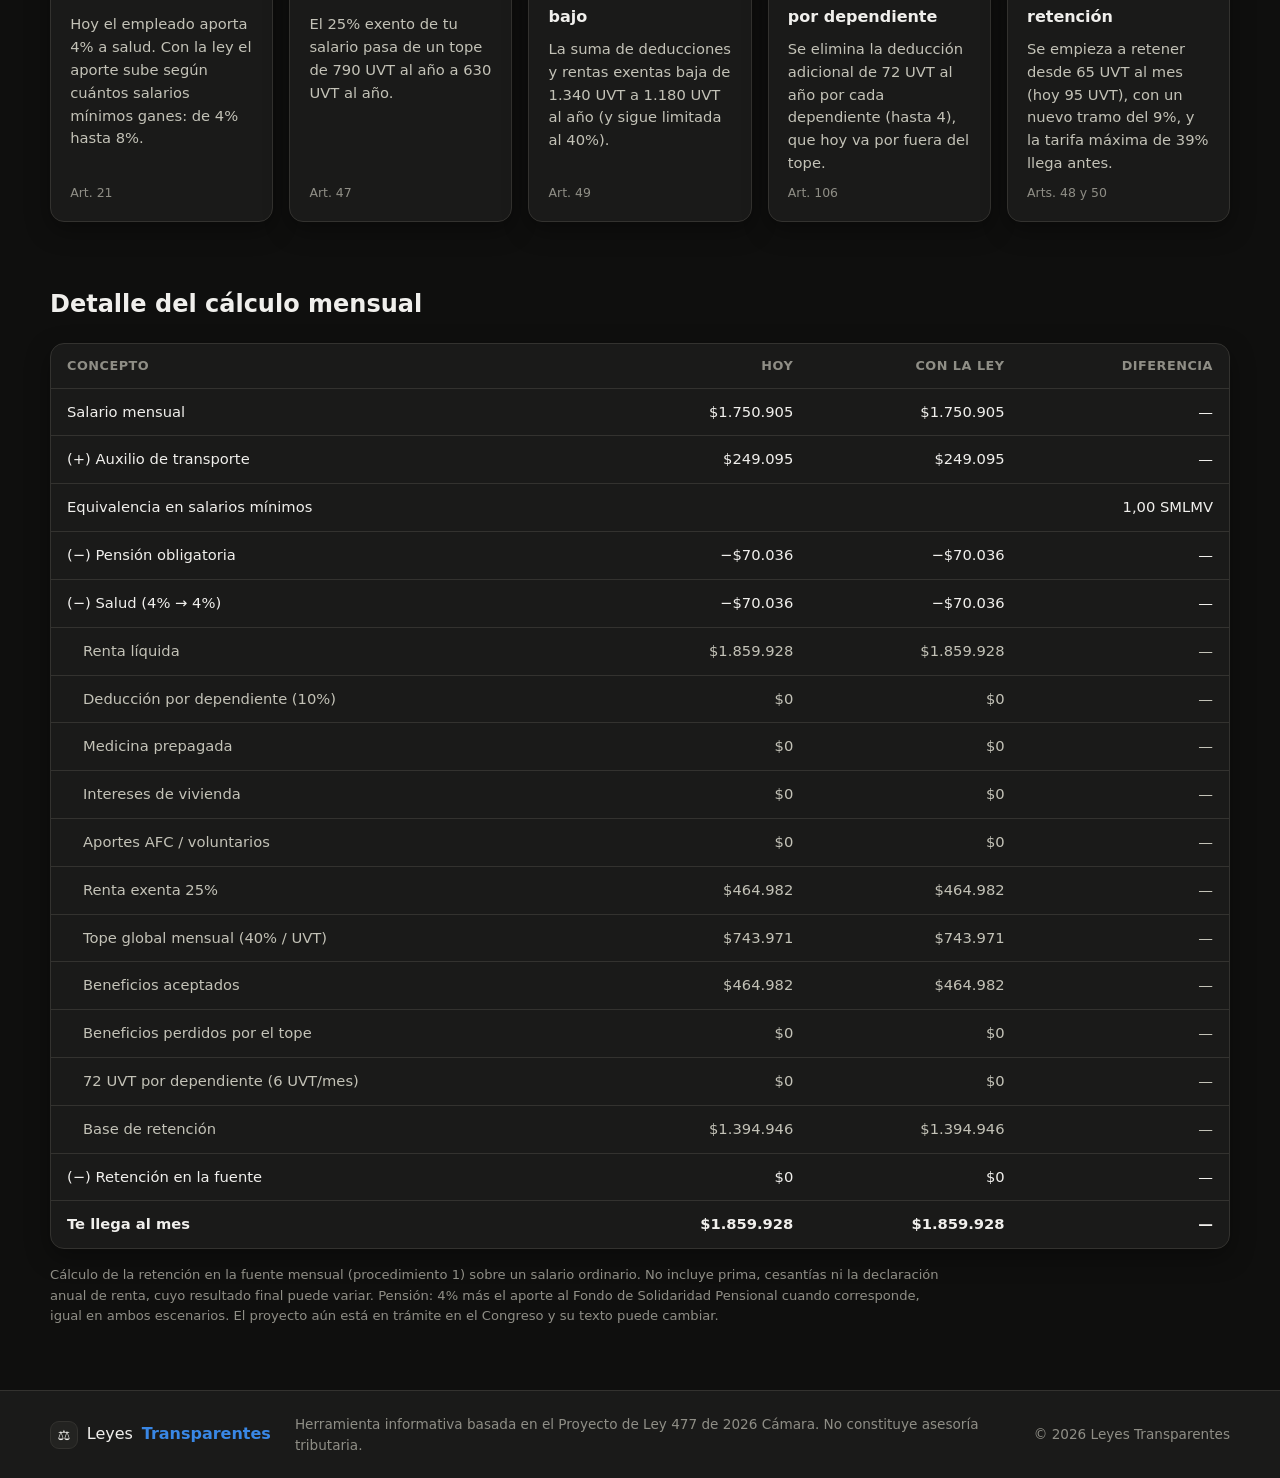
==== commit d3e777d0: "Agrega página de IVA, Vercel Web Analytics y navbar entre páginas - Nueva página html/iva.html con l" ====
--- a/html/index.html
+++ b/html/index.html
@@ -10,12 +10,22 @@
   <link rel="apple-touch-icon" href="../multimedia/apple-touch-icon.png">
   <meta name="theme-color" content="#0f0f0e">
   <link rel="stylesheet" href="../css/styles.css">
+  <!-- Vercel Web Analytics (plan gratuito). Solo se carga en el sitio publicado, no en local. -->
+  <script>
+    window.va = window.va || function () { (window.vaq = window.vaq || []).push(arguments); };
+    if (location.protocol.indexOf('http') === 0 && !/^(localhost|127\.0\.0\.1)$/.test(location.hostname)) {
+      var vaScript = document.createElement('script');
+      vaScript.defer = true;
+      vaScript.src = '/_vercel/insights/script.js';
+      document.head.appendChild(vaScript);
+    }
+  </script>
 </head>
 <body>
   <!-- ===== NAVBAR ===== -->
   <header class="navbar">
     <div class="container navbar__inner">
-      <a href="#inicio" class="brand" aria-label="Leyes Transparentes, inicio">
+      <a href="index.html" class="brand" aria-label="Leyes Transparentes, inicio">
         <span class="brand__icon" aria-hidden="true">⚖</span>
         <span class="brand__name">Leyes <strong>Transparentes</strong></span>
       </a>
@@ -23,10 +33,8 @@
         <span></span><span></span><span></span>
       </button>
       <nav class="navbar__menu" id="navMenu" aria-label="Principal">
-        <a href="#calculadora">Calculadora</a>
-        <a href="#resultados">Resultados</a>
-        <a href="#cambios">¿Qué cambia?</a>
-        <a href="#detalle">Detalle</a>
+        <a href="index.html" data-page="calculadora" aria-current="page">Calculadora</a>
+        <a href="iva.html" data-page="iva">IVA</a>
         <a href="../multimedia/ley.pdf" download="Proyecto-Ley-Rescate-Economico-PL477-2026.pdf" class="nav-btn nav-btn--pdf">
           <span aria-hidden="true">⬇</span> Descargar ley (PDF)
         </a>
@@ -245,5 +253,6 @@
   <div class="tooltip" id="tooltip" role="tooltip" hidden></div>
 
   <script src="../javascript/app.js"></script>
+  <script src="../javascript/comun.js"></script>
 </body>
 </html>
--- a/css/styles.css
+++ b/css/styles.css
@@ -260,3 +260,92 @@
 }
 .btn-copy:hover { background: #2a78d6; }
 .modal__hint { color: var(--text-muted); font-size: .8rem; }
+
+/* ===== Sección IVA ===== */
+.iva-lead { color: var(--text-secondary); max-width: 820px; margin: -.4rem 0 1.4rem; }
+.iva-resumen { display: grid; grid-template-columns: repeat(3, minmax(0, 1fr)); gap: 1rem; margin-bottom: 1rem; }
+.iva-stat { padding: 1rem 1.2rem; display: flex; flex-direction: column; gap: .2rem; border-left: 4px solid var(--neutral-bar); }
+.iva-stat__num { font-size: 2rem; font-weight: 700; line-height: 1.1; font-variant-numeric: tabular-nums; }
+.iva-stat__label { color: var(--text-secondary); font-size: .9rem; }
+.iva-stat--sube { border-left-color: var(--bad); }
+.iva-stat--baja { border-left-color: var(--good); }
+
+.iva-filtros { padding: 1rem; display: flex; flex-direction: column; gap: .8rem; margin-bottom: 1.2rem; }
+.iva-buscar {
+  display: flex; align-items: center; gap: .5rem; background: var(--surface-2); border: 1px solid var(--border);
+  border-radius: 10px; padding: 0 .4rem 0 .8rem; transition: border-color .2s;
+}
+.iva-buscar:focus-within { border-color: var(--series-now); }
+.iva-buscar input {
+  flex: 1; min-width: 0; background: transparent; border: 0; outline: 0; color: var(--text-primary);
+  font: inherit; font-size: 1rem; padding: .75rem 0;
+}
+.iva-buscar input::-webkit-search-cancel-button { display: none; }
+.iva-buscar__clear {
+  width: 32px; height: 32px; border: 0; border-radius: 8px; background: transparent; color: var(--text-muted);
+  font-size: 1.3rem; line-height: 1; cursor: pointer;
+}
+.iva-buscar__clear:hover { background: var(--border); color: var(--text-primary); }
+
+.chips { display: flex; flex-wrap: wrap; gap: .45rem; }
+.chips--scroll { flex-wrap: nowrap; overflow-x: auto; padding-bottom: .2rem; scrollbar-width: thin; }
+.chip {
+  flex: 0 0 auto; border: 1px solid var(--border); background: transparent; color: var(--text-secondary);
+  border-radius: 999px; padding: .4rem .85rem; font: inherit; font-size: .86rem; cursor: pointer; white-space: nowrap;
+  transition: background .2s, color .2s, border-color .2s;
+}
+.chip:hover { border-color: var(--text-muted); color: var(--text-primary); }
+.chip.is-active { background: var(--text-primary); border-color: var(--text-primary); color: var(--bg); font-weight: 600; }
+.iva-conteo { color: var(--text-muted); font-size: .8rem; }
+.iva-conteo:empty { display: none; }
+
+.iva-grid { columns: 2 520px; column-gap: 1rem; }
+.iva-grid > .iva-cat { break-inside: avoid; margin-bottom: 1rem; }
+.iva-cat { padding: 1rem 1.1rem .4rem; }
+.iva-cat__head { display: flex; align-items: baseline; justify-content: space-between; gap: .6rem; flex-wrap: wrap; margin-bottom: .4rem; }
+.iva-cat__head h3 { font-size: 1.1rem; }
+.iva-cat__count { color: var(--text-muted); font-size: .8rem; }
+.iva-list { list-style: none; margin: 0; padding: 0; }
+.iva-item {
+  display: grid; grid-template-columns: auto minmax(0, 1fr) auto auto; align-items: center; gap: .4rem .8rem;
+  padding: .75rem 0; border-top: 1px solid var(--border);
+}
+.iva-item__emoji { font-size: 1.5rem; width: 2rem; text-align: center; }
+.iva-item__name { font-weight: 600; font-size: .95rem; }
+.iva-item__ref { color: var(--text-muted); font-size: .78rem; margin-top: .15rem; }
+.iva-item__ref strong { color: var(--text-secondary); font-weight: 600; }
+.iva-item__rates { display: grid; grid-template-columns: 6.6rem 1rem 6.6rem; align-items: center; gap: .3rem; font-variant-numeric: tabular-nums; }
+.iva-item__rates .rate__arrow { text-align: center; }
+.rate { display: flex; flex-direction: column; align-items: flex-end; font-weight: 700; font-size: .92rem; text-align: right; line-height: 1.2; }
+.rate small { font-weight: 400; font-size: .68rem; color: var(--text-muted); text-transform: uppercase; letter-spacing: .04em; }
+.rate--antes { color: var(--text-secondary); }
+.rate--despues { align-items: flex-start; text-align: left; }
+.rate--sube { color: var(--bad); }
+.rate--baja { color: var(--good); }
+.rate__arrow { color: var(--text-muted); }
+.iva-badge {
+  font-size: .74rem; font-weight: 700; border-radius: 999px; padding: .2rem .6rem; white-space: nowrap; border: 1px solid;
+}
+.iva-badge--sube { color: var(--bad); border-color: rgba(230, 103, 103, .45); background: rgba(230, 103, 103, .1); }
+.iva-badge--igual { color: var(--text-muted); border-color: var(--border); }
+.iva-badge--baja { color: var(--good); border-color: rgba(58, 167, 109, .45); background: rgba(58, 167, 109, .1); }
+
+.iva-vacio { padding: 1.4rem; text-align: center; color: var(--text-secondary); }
+.iva-efectiva { padding: 1.2rem; margin-top: 1.2rem; border-left: 4px solid var(--series-now); }
+.iva-efectiva h3 { font-size: 1rem; margin-bottom: .4rem; }
+.iva-efectiva p { color: var(--text-secondary); font-size: .92rem; }
+
+@media (max-width: 720px) {
+  .iva-resumen { gap: .5rem; }
+  .iva-stat { padding: .7rem .8rem; }
+  .iva-stat__num { font-size: 1.5rem; }
+  .iva-stat__label { font-size: .76rem; }
+  .iva-item { grid-template-columns: auto minmax(0, 1fr) auto; }
+  .iva-item__rates { grid-column: 2 / 4; grid-template-columns: minmax(0, auto) 1rem minmax(0, auto); justify-content: start; }
+  .iva-badge { grid-column: 3; grid-row: 1; align-self: start; }
+  .rate { align-items: flex-start; text-align: left; }
+}
+
+/* Página activa en el navbar */
+.navbar__menu a[aria-current="page"] { color: var(--text-primary); background: var(--surface-2); font-weight: 600; }
+.iva-title { font-size: clamp(1.5rem, 3.5vw, 2.1rem); }
